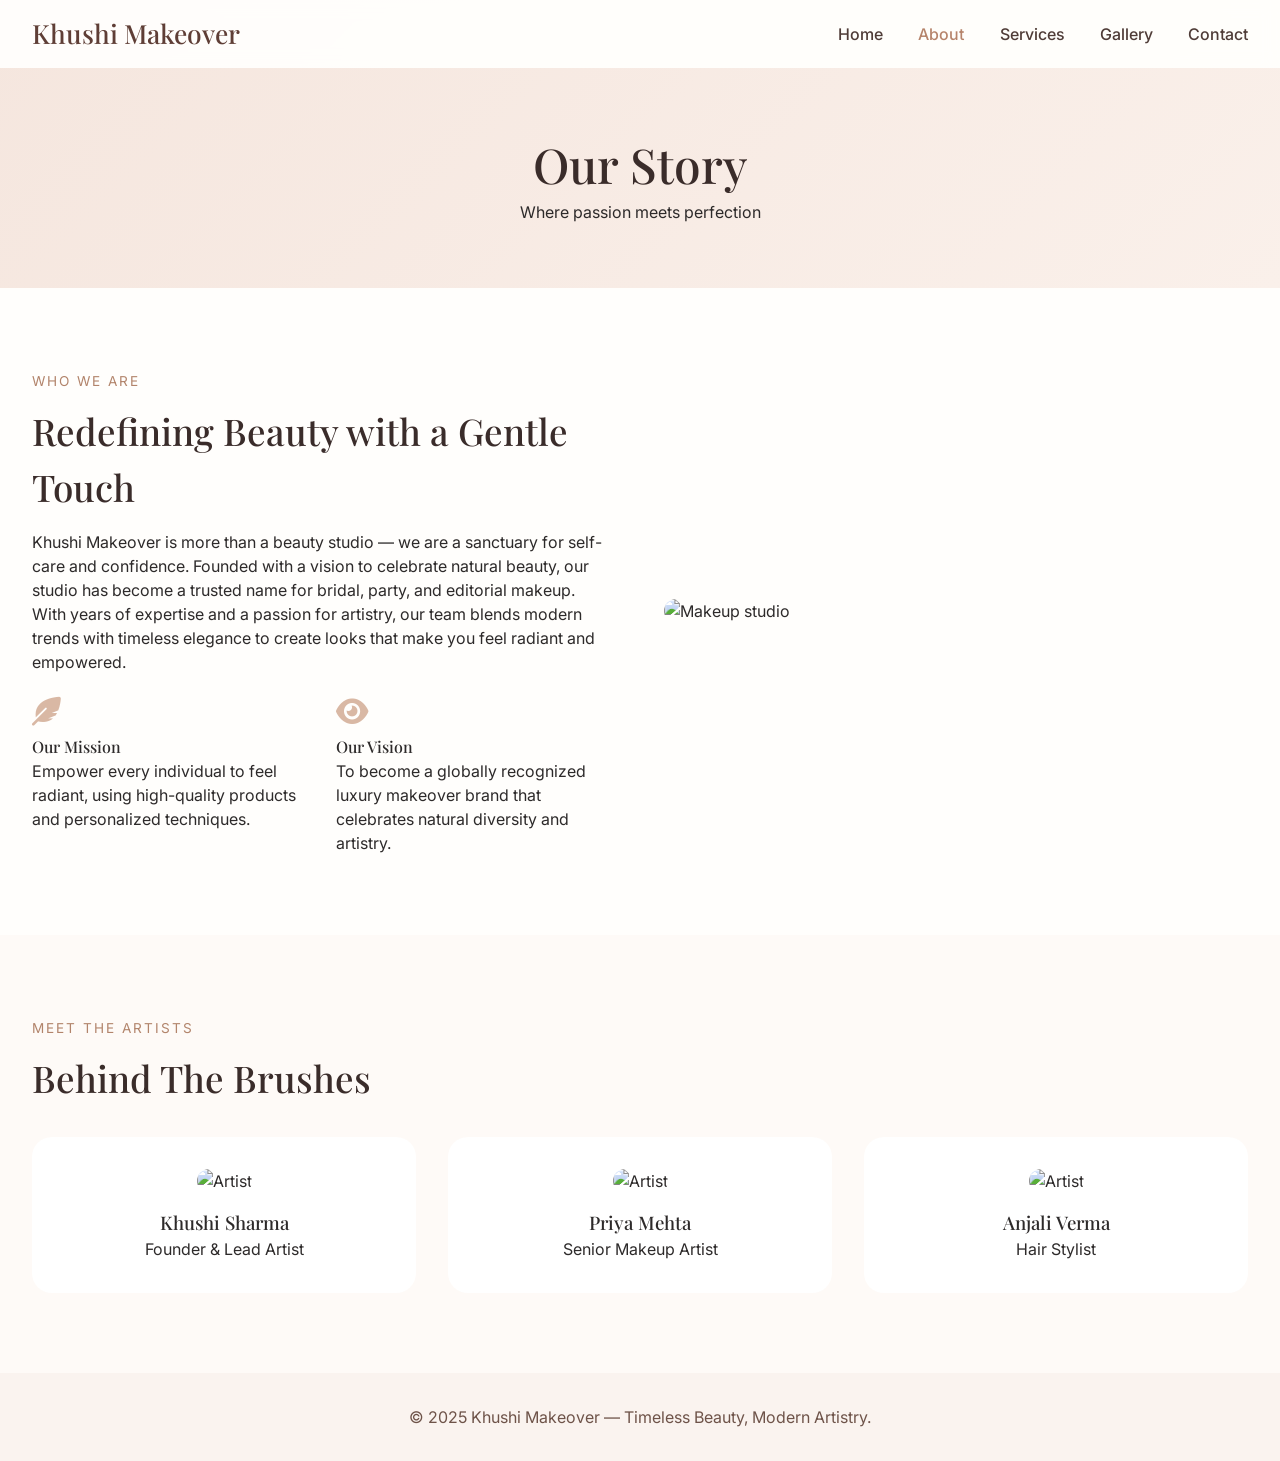
==== about.html @ b88fd7d0 "first commit" ====
<!DOCTYPE html>
<html lang="en">
<head>
  <meta charset="UTF-8">
  <meta name="viewport" content="width=device-width, initial-scale=1.0">
  <title>Khushi Makeover | About Us - Our Story & Vision</title>
  <link href="https://fonts.googleapis.com/css2?family=Inter:wght@300;400;500;600;700&family=Playfair+Display:wght@400;500;600&display=swap" rel="stylesheet">
  <link rel="stylesheet" href="https://cdnjs.cloudflare.com/ajax/libs/font-awesome/6.0.0-beta3/css/all.min.css">
  <link rel="stylesheet" href="style.css">
  <link rel="stylesheet" href="responsive.css">
</head>
<body>
  <header class="header">
    <div class="container nav-container">
      <div class="logo">
        <h1>Khushi Makeover</h1>
      </div>
      <button class="mobile-toggle" id="mobileToggle" aria-label="Menu">
        <i class="fas fa-bars"></i>
      </button>
      <nav class="navbar" id="navbar">
        <ul>
          <li><a href="index.html">Home</a></li>
          <li><a href="about.html" class="active">About</a></li>
          <li><a href="services.html">Services</a></li>
          <li><a href="gallery.html">Gallery</a></li>
          <li><a href="contact.html">Contact</a></li>
        </ul>
      </nav>
    </div>
  </header>

  <main>
    <section class="page-hero about-hero">
      <div class="container">
        <h1>Our Story</h1>
        <p>Where passion meets perfection</p>
      </div>
    </section>

    <section class="about-main section-pad">
      <div class="container about-grid">
        <div class="about-text">
          <span class="section-subtitle">Who We Are</span>
          <h2 class="section-title">Redefining Beauty with a Gentle Touch</h2>
          <p>Khushi Makeover is more than a beauty studio — we are a sanctuary for self-care and confidence. Founded with a vision to celebrate natural beauty, our studio has become a trusted name for bridal, party, and editorial makeup.</p>
          <p>With years of expertise and a passion for artistry, our team blends modern trends with timeless elegance to create looks that make you feel radiant and empowered.</p>
          <div class="mission-vision">
            <div class="mv-block">
              <i class="fas fa-feather-alt"></i>
              <h4>Our Mission</h4>
              <p>Empower every individual to feel radiant, using high-quality products and personalized techniques.</p>
            </div>
            <div class="mv-block">
              <i class="fas fa-eye"></i>
              <h4>Our Vision</h4>
              <p>To become a globally recognized luxury makeover brand that celebrates natural diversity and artistry.</p>
            </div>
          </div>
        </div>
        <div class="about-image">
          <img src="https://images.unsplash.com/photo-1522335789203-aabd1fc54bc9?ixlib=rb-4.0.3&auto=format&fit=crop&w=800&q=80" alt="Makeup studio">
        </div>
      </div>
    </section>

    <section class="team-section section-pad light-bg">
      <div class="container">
        <div class="section-header">
          <span class="section-subtitle">Meet The Artists</span>
          <h2 class="section-title">Behind The Brushes</h2>
        </div>
        <div class="team-grid">
          <div class="team-card">
            <img src="https://images.unsplash.com/photo-1531123897727-8f129e1688ce?ixlib=rb-4.0.3&auto=format&fit=crop&w=400&q=80" alt="Artist">
            <h3>Khushi Sharma</h3>
            <p>Founder & Lead Artist</p>
          </div>
          <div class="team-card">
            <img src="https://images.unsplash.com/photo-1529626455594-4ff0802cfb7e?ixlib=rb-4.0.3&auto=format&fit=crop&w=400&q=80" alt="Artist">
            <h3>Priya Mehta</h3>
            <p>Senior Makeup Artist</p>
          </div>
          <div class="team-card">
            <img src="https://images.unsplash.com/photo-1534528741775-53994a69daeb?ixlib=rb-4.0.3&auto=format&fit=crop&w=400&q=80" alt="Artist">
            <h3>Anjali Verma</h3>
            <p>Hair Stylist</p>
          </div>
        </div>
      </div>
    </section>
  </main>

  <footer class="footer">
    <div class="container footer-container">
      <p>&copy; 2025 Khushi Makeover — Timeless Beauty, Modern Artistry.</p>
    </div>
  </footer>
  <script src="script.js"></script>
</body>
</html>
---- style.css ----
* {
  margin: 0;
  padding: 0;
  box-sizing: border-box;
}

body {
  font-family: 'Inter', sans-serif;
  background-color: #fffefc;
  color: #2d2a2a;
  line-height: 1.5;
}

.container {
  max-width: 1280px;
  margin: 0 auto;
  padding: 0 2rem;
}

.section-pad {
  padding: 5rem 0;
}

.light-bg {
  background-color: #fefaf7;
}

h1, h2, h3, h4, .logo h1 {
  font-family: 'Playfair Display', serif;
  font-weight: 500;
}

.section-subtitle {
  font-size: 0.85rem;
  text-transform: uppercase;
  letter-spacing: 2px;
  color: #b2846b;
  display: inline-block;
  margin-bottom: 0.75rem;
}

.section-title {
  font-size: 2.3rem;
  margin-bottom: 1rem;
  color: #3a2c2a;
}

.btn {
  display: inline-block;
  padding: 0.9rem 2rem;
  border-radius: 40px;
  text-decoration: none;
  font-weight: 600;
  transition: all 0.3s ease;
  border: 1px solid transparent;
}

.btn-primary {
  background: #d9b8a4;
  color: #2d2a2a;
}

.btn-primary:hover {
  background: #c7a18b;
  transform: translateY(-3px);
}

.btn-outline {
  background: transparent;
  border: 1px solid #d9b8a4;
  color: #2d2a2a;
}

.btn-outline:hover {
  background: #d9b8a4;
  transform: translateY(-3px);
}

.btn-small {
  display: inline-block;
  margin-top: 1rem;
  padding: 0.5rem 1.2rem;
  background: #d9b8a4;
  color: #2d2a2a;
  text-decoration: none;
  border-radius: 30px;
  font-size: 0.85rem;
  font-weight: 600;
  transition: all 0.3s;
}

.btn-small:hover {
  background: #c7a18b;
  transform: translateX(5px);
}

.header {
  position: fixed;
  top: 0;
  width: 100%;
  background: rgba(255, 254, 252, 0.96);
  backdrop-filter: blur(8px);
  z-index: 1000;
  padding: 0.9rem 0;
}

.nav-container {
  display: flex;
  justify-content: space-between;
  align-items: center;
  max-height: 200px;
}

.logo h1 {
  font-size: 1.65rem;
  color: #5f3e36;
}

.navbar ul {
  display: flex;
  gap: 2.2rem;
  list-style: none;
}

.navbar a {
  text-decoration: none;
  font-weight: 500;
  color: #4f3c37;
  transition: color 0.2s;
}

.navbar a:hover, .navbar a.active {
  color: #b6846b;
}

.mobile-toggle {
  display: none;
  background: none;
  border: none;
  font-size: 1.6rem;
  color: #5f3e36;
  cursor: pointer;
}

.hero {
  position: relative;
  min-height: 90vh;
  background: url('https://images.unsplash.com/photo-1512496015851-a90fb38f1f68?ixlib=rb-4.0.3&auto=format&fit=crop&w=2000&q=80') center/cover no-repeat;
  display: flex;
  align-items: center;
  text-align: center;
}

.hero-overlay {
  position: absolute;
  top: 0;
  left: 0;
  width: 100%;
  height: 100%;
  background: rgba(30, 20, 18, 0.3);
}

.hero-content {
  position: relative;
  z-index: 2;
  color: #fff;
}

.hero-brand {
  font-size: 4rem;
  margin-bottom: 1rem;
}

.hero-tagline {
  font-size: 1.2rem;
  letter-spacing: 3px;
  text-transform: uppercase;
  margin-bottom: 1rem;
}

.hero-desc {
  font-size: 1.1rem;
  margin-bottom: 2rem;
}

.features-grid, .team-grid {
  display: grid;
  grid-template-columns: repeat(auto-fit, minmax(250px, 1fr));
  gap: 2rem;
  margin-top: 2rem;
}

.feature-item, .team-card {
  text-align: center;
  padding: 2rem;
  background: #fff;
  border-radius: 20px;
  transition: all 0.3s;
}

.feature-item:hover, .team-card:hover {
  transform: translateY(-5px);
  box-shadow: 0 10px 30px rgba(0,0,0,0.05);
}

.feature-item i {
  font-size: 2.5rem;
  color: #d9b8a4;
  margin-bottom: 1rem;
}

.team-card img {
  width: 100%;
  height: 250px;
  object-fit: cover;
  border-radius: 20px;
  margin-bottom: 1rem;
}

.page-hero {
  background: linear-gradient(135deg, #f5e6de 0%, #faf0ea 100%);
  padding: 8rem 0 4rem;
  text-align: center;
}

.page-hero h1 {
  font-size: 3rem;
  color: #3a2c2a;
}

.about-grid {
  display: grid;
  grid-template-columns: 1fr 1fr;
  gap: 3rem;
  align-items: center;
}

.mission-vision {
  display: flex;
  gap: 2rem;
  margin-top: 1.5rem;
}

.mv-block i {
  font-size: 1.8rem;
  color: #d9b8a4;
  margin-bottom: 0.5rem;
}

.about-image img {
  width: 100%;
  border-radius: 28px;
  box-shadow: 0 20px 35px -12px rgba(0,0,0,0.1);
}

.services-grid {
  display: grid;
  grid-template-columns: repeat(auto-fit, minmax(260px, 1fr));
  gap: 2rem;
  margin: 2rem 0;
}

.service-card {
  background: #fff;
  padding: 2rem;
  border-radius: 28px;
  text-align: center;
  transition: all 0.3s;
  border: 1px solid #f1e6e0;
}

.service-card:hover {
  transform: translateY(-8px);
  box-shadow: 0 25px 35px -12px rgba(0,0,0,0.08);
}

.card-icon {
  font-size: 2.4rem;
  color: #c89a82;
  margin-bottom: 1rem;
}

.price {
  font-weight: 700;
  font-size: 1.35rem;
  color: #a77159;
  margin: 1rem 0;
}

.packages-info {
  text-align: center;
  background: #fff0e9;
  border-radius: 60px;
  padding: 1rem;
}

.gallery-grid {
  display: grid;
  grid-template-columns: repeat(auto-fill, minmax(300px, 1fr));
  gap: 1.5rem;
  margin-top: 2rem;
}

.gallery-item {
  overflow: hidden;
  border-radius: 20px;
  cursor: pointer;
}

.gallery-item img {
  width: 100%;
  height: 320px;
  object-fit: cover;
  transition: transform 0.4s;
}

.gallery-item:hover img {
  transform: scale(1.05);
}

.lightbox {
  display: none;
  position: fixed;
  top: 0;
  left: 0;
  width: 100%;
  height: 100%;
  background: rgba(0,0,0,0.9);
  justify-content: center;
  align-items: center;
  z-index: 2000;
}

.lightbox-img {
  max-width: 85%;
  max-height: 85%;
  border-radius: 20px;
}

.close-lightbox {
  position: absolute;
  top: 30px;
  right: 40px;
  font-size: 2.8rem;
  color: white;
  cursor: pointer;
}

.contact-wrapper {
  display: grid;
  grid-template-columns: 1fr 1fr;
  gap: 3rem;
}

.contact-details {
  list-style: none;
  margin: 1.5rem 0;
}

.contact-details li {
  margin: 1rem 0;
  display: flex;
  align-items: center;
  gap: 12px;
}

.contact-details i {
  width: 32px;
  color: #b6846b;
}

.social-icons {
  display: flex;
  gap: 1rem;
  margin-top: 1.5rem;
}

.social-icons a {
  background: #f3e7e1;
  width: 42px;
  height: 42px;
  display: flex;
  align-items: center;
  justify-content: center;
  border-radius: 50%;
  color: #5f3e36;
  transition: all 0.3s;
}

.social-icons a:hover {
  background: #d9b8a4;
  color: white;
  transform: translateY(-3px);
}

.input-group {
  margin-bottom: 1.2rem;
}

input, textarea {
  width: 100%;
  padding: 0.9rem 1.2rem;
  border: 1px solid #e5dbd5;
  border-radius: 28px;
  font-family: 'Inter', sans-serif;
}

input:focus, textarea:focus {
  outline: none;
  border-color: #d9b8a4;
}

.full-width {
  width: 100%;
}

.form-feedback {
  margin-top: 12px;
  font-size: 0.85rem;
}

.footer {
  background: #faf3ef;
  padding: 2rem 0;
  text-align: center;
  color: #6e5349;
}
---- responsive.css ----
/* Tablet - 992px and below */
@media (max-width: 992px) {
  .container {
    padding: 0 1.8rem;
  }
  
  .section-title {
    font-size: 2rem;
  }
  
  .hero-brand {
    font-size: 3rem;
  }
  
  .about-grid,
  .contact-wrapper {
    grid-template-columns: 1fr;
    gap: 2rem;
  }
  
  .about-image {
    order: -1;
  }
  
  .about-image img {
    max-height: 400px;
    object-fit: cover;
  }
  
  .page-hero h1 {
    font-size: 2.5rem;
  }
  
  .page-hero {
    padding: 7rem 0 3rem;
  }
}

/* Mobile - 768px and below */
@media (max-width: 768px) {
  .mobile-toggle {
    display: block;
  }
  
  .navbar {
    position: fixed;
    top: 70px;
    left: -100%;
    width: 80%;
    max-width: 300px;
    background: #fffefc;
    box-shadow: 0 10px 30px rgba(0,0,0,0.1);
    padding: 2rem;
    border-radius: 0 20px 20px 0;
    transition: left 0.3s ease;
    z-index: 999;
    height: calc(100vh - 70px);
    overflow-y: auto;
  }
  
  .navbar.active {
    left: 0;
  }
  
  .navbar ul {
    flex-direction: column;
    gap: 1.2rem;
  }
  
  .navbar a {
    font-size: 1.1rem;
    display: block;
    padding: 0.5rem 0;
  }

  .logo h1

  {
    font-size: 1rem;
  }
  
  .section-pad {
    padding: 3rem 0;
  }
  
  .hero {
    min-height: 80vh;
  }
  
  .hero-brand {
    font-size: 2.2rem;
  }
  
  .hero-tagline {
    font-size: 0.9rem;
    letter-spacing: 2px;
  }
  
  .hero-desc {
    font-size: 0.95rem;
    padding: 0 1rem;
  }
  
  .btn {
    padding: 0.7rem 1.5rem;
    font-size: 0.9rem;
    margin: 0.3rem;
  }
  
  .section-title {
    font-size: 1.6rem;
  }
  
  .services-grid,
  .features-grid,
  .team-grid,
  .gallery-grid {
    grid-template-columns: 1fr;
    gap: 1.2rem;
  }
  
  .service-card {
    padding: 1.5rem;
  }
  
  .gallery-item img {
    height: 280px;
  }
  
  .mission-vision {
    flex-direction: column;
    gap: 1.2rem;
  }
  
  .contact-details li {
    font-size: 0.9rem;
  }
  
  .team-card img {
    height: 220px;
  }
  
  .page-hero h1 {
    font-size: 2rem;
  }
  
  .page-hero p {
    font-size: 0.9rem;
  }
  
  .packages-info {
    font-size: 0.85rem;
    padding: 0.8rem;
  }
  
  .lightbox-img {
    max-width: 90%;
    max-height: 60%;
  }
  
  .close-lightbox {
    top: 20px;
    right: 20px;
    font-size: 2rem;
  }
}

/* Small Mobile - 480px and below */
@media (max-width: 480px) {
  .container {
    padding: 0 1rem;
  }
  
  .hero-brand {
    font-size: 1.8rem;
  }
  
  .hero-tagline {
    font-size: 0.75rem;
    letter-spacing: 1.5px;
  }
  
  .hero-desc {
    font-size: 0.85rem;
  }
  
  .section-title {
    font-size: 1.4rem;
  }
  
  .section-subtitle {
    font-size: 0.7rem;
  }
  
  .btn {
    padding: 0.6rem 1.2rem;
    font-size: 0.85rem;
  }
  
  .service-card h3 {
    font-size: 1.2rem;
  }
  
  .price {
    font-size: 1.2rem;
  }
  
  .gallery-item img {
    height: 240px;
  }
  
  .contact-details li {
    font-size: 0.8rem;
    flex-wrap: wrap;
  }
  
  .social-icons a {
    width: 38px;
    height: 38px;
    font-size: 1rem;
  }
  
  input, textarea {
    padding: 0.7rem 1rem;
    font-size: 0.9rem;
  }
  
  .feature-item, .team-card {
    padding: 1.2rem;
  }
  
  .footer {
    padding: 1.2rem 0;
    font-size: 0.8rem;
  }
  
  .page-hero {
    padding: 6rem 0 2rem;
  }
  
  .page-hero h1 {
    font-size: 1.6rem;
  }
}

/* Landscape mode for mobile */
@media (max-width: 768px) and (orientation: landscape) {
  .hero {
    min-height: 100vh;
  }
  
  .navbar {
    height: calc(100vh - 70px);
  }
  
  .gallery-item img {
    height: 200px;
  }
  
  .section-pad {
    padding: 2rem 0;
  }
}

/* Very small devices */
@media (max-width: 360px) {
  .hero-brand {
    font-size: 1.5rem;
  }
  
  .btn {
    display: block;
    width: 90%;
    margin: 0.5rem auto;
    text-align: center;
  }
  
  .hero-content .btn {
    display: block;
    width: 80%;
  }
}
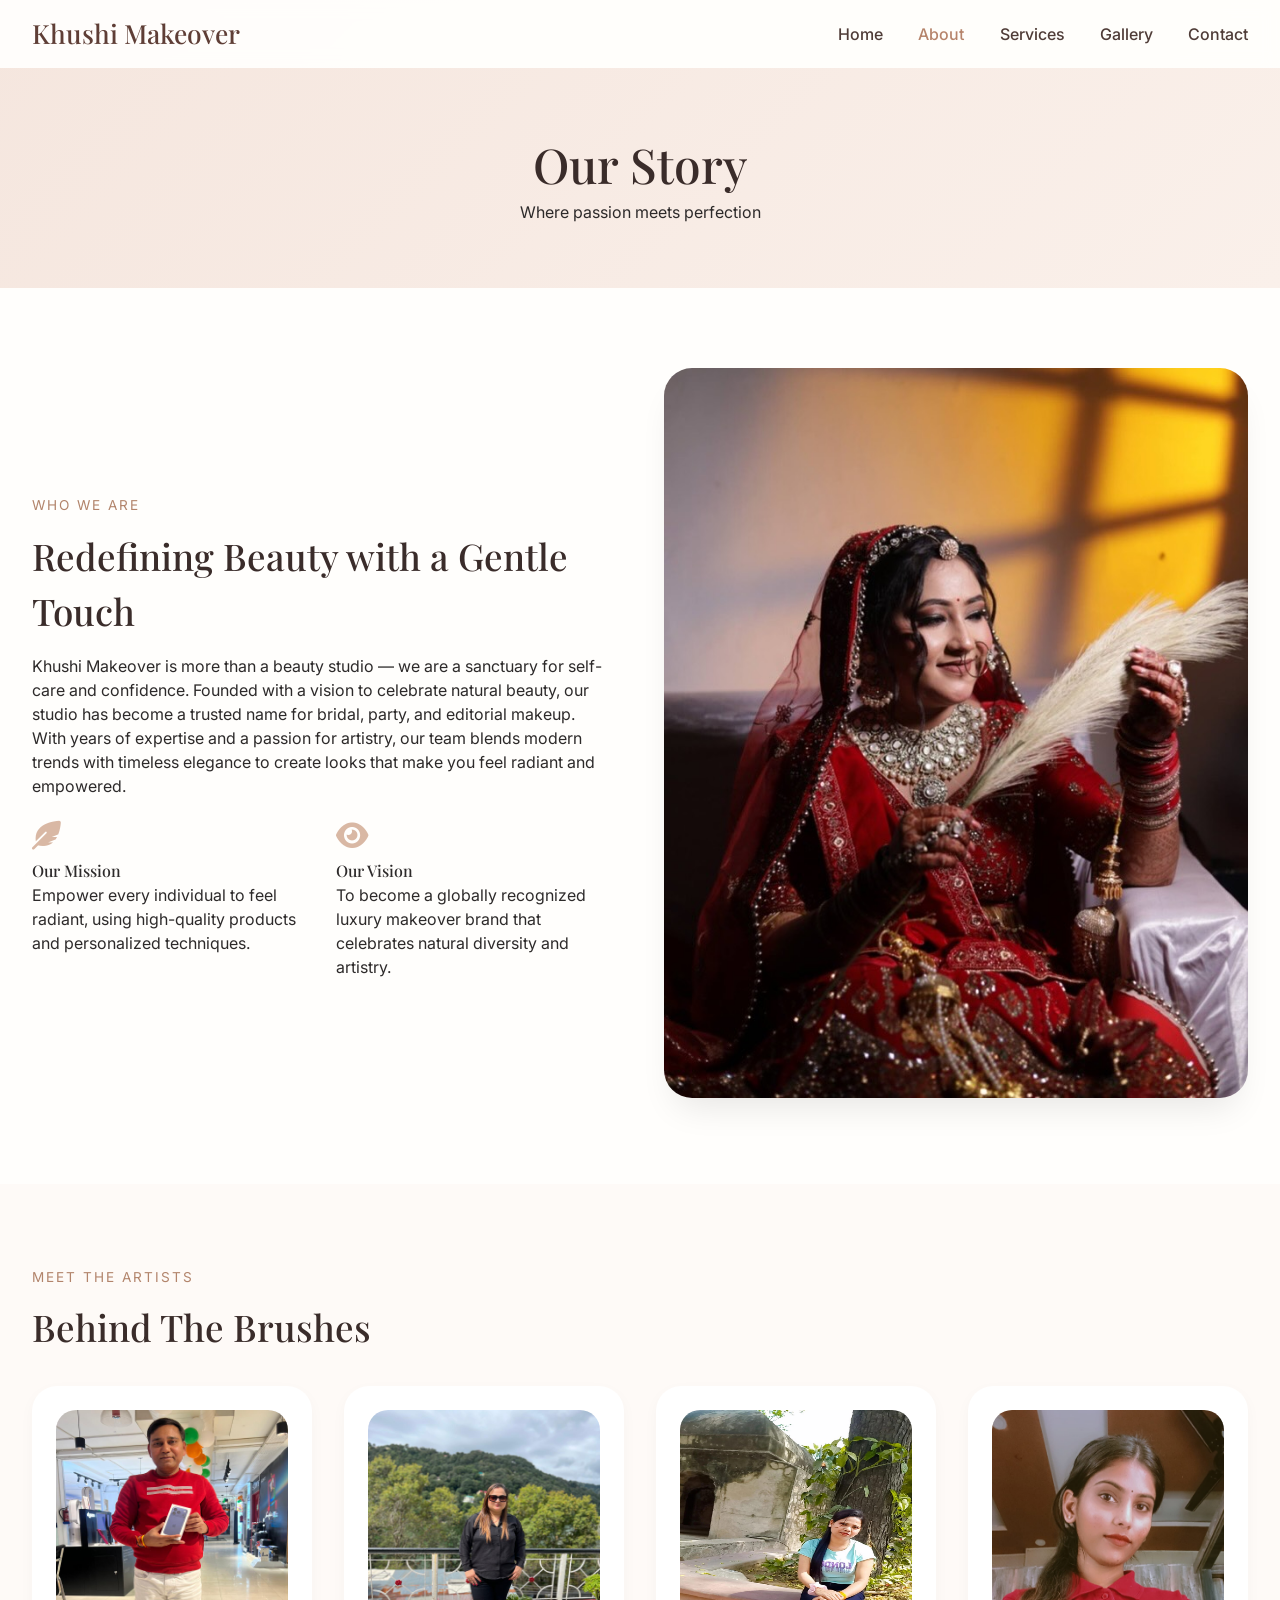
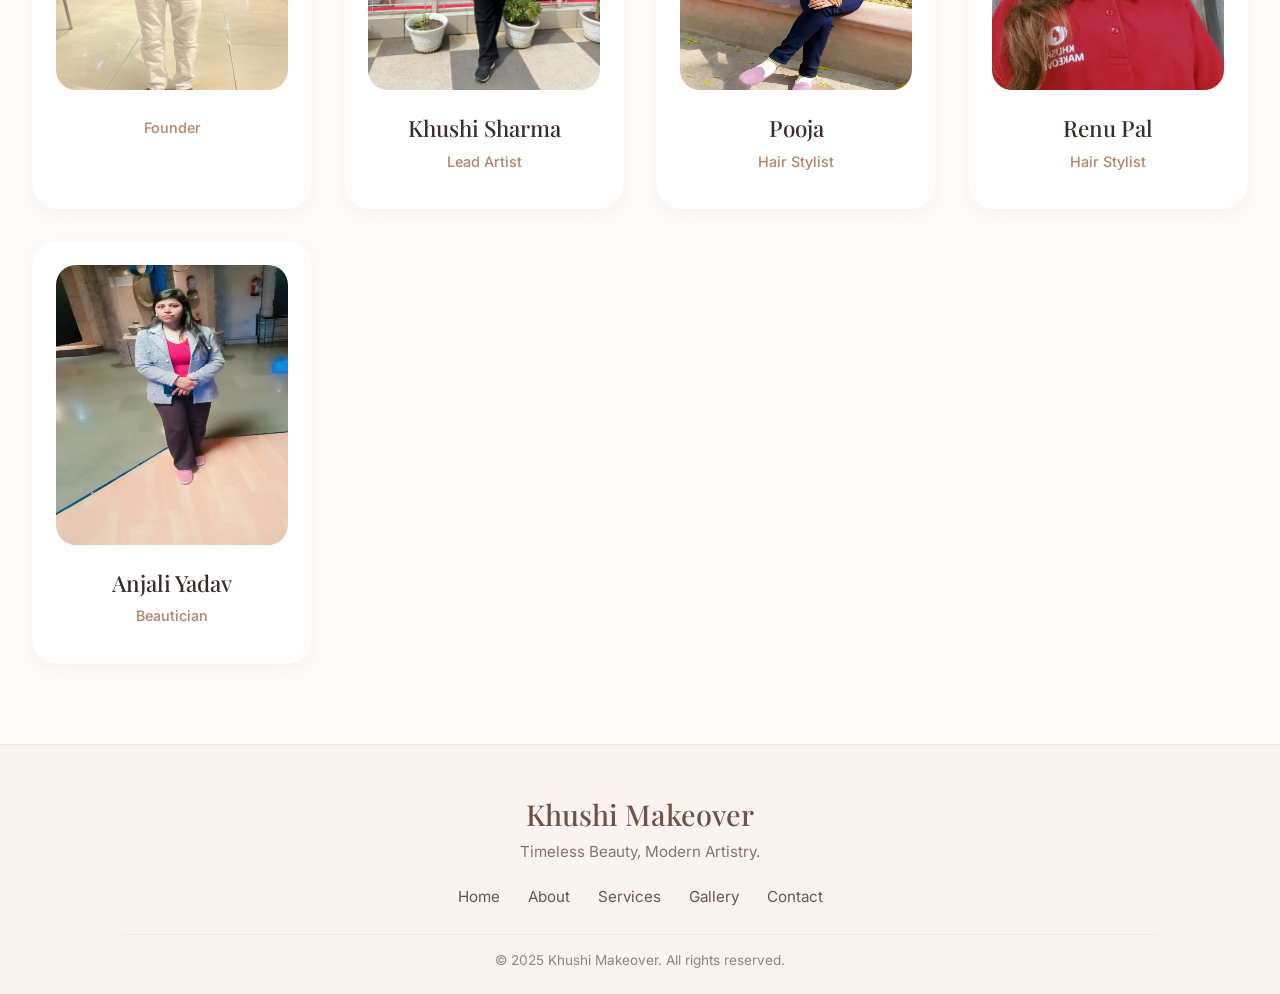
==== commit 3acaf82b: "final work" ====
--- a/about.html
+++ b/about.html
@@ -59,43 +59,74 @@
           </div>
         </div>
         <div class="about-image">
-          <img src="https://images.unsplash.com/photo-1522335789203-aabd1fc54bc9?ixlib=rb-4.0.3&auto=format&fit=crop&w=800&q=80" alt="Makeup studio">
+          <img src="images/aboutimg.jpg" alt="Makeup studio">
         </div>
       </div>
     </section>
 
-    <section class="team-section section-pad light-bg">
+     <section class="team-section section-pad light-bg">
       <div class="container">
         <div class="section-header">
           <span class="section-subtitle">Meet The Artists</span>
           <h2 class="section-title">Behind The Brushes</h2>
         </div>
+        
         <div class="team-grid">
           <div class="team-card">
-            <img src="https://images.unsplash.com/photo-1531123897727-8f129e1688ce?ixlib=rb-4.0.3&auto=format&fit=crop&w=400&q=80" alt="Artist">
-            <h3>Khushi Sharma</h3>
-            <p>Founder & Lead Artist</p>
+            <img src="images/vikram.jpeg" alt="Artist">
+            <h3></h3>
+            <p>Founder</p>
           </div>
           <div class="team-card">
-            <img src="https://images.unsplash.com/photo-1529626455594-4ff0802cfb7e?ixlib=rb-4.0.3&auto=format&fit=crop&w=400&q=80" alt="Artist">
-            <h3>Priya Mehta</h3>
-            <p>Senior Makeup Artist</p>
+            <img src="images/kiran.jpeg" alt="Artist">
+            <h3>Khushi Sharma</h3>
+            <p>Lead Artist</p>
           </div>
           <div class="team-card">
-            <img src="https://images.unsplash.com/photo-1534528741775-53994a69daeb?ixlib=rb-4.0.3&auto=format&fit=crop&w=400&q=80" alt="Artist">
-            <h3>Anjali Verma</h3>
+            <img src="images/pooja.jpeg" alt="Artist">
+            <h3>Pooja</h3>
             <p>Hair Stylist</p>
+          </div>
+          <div class="team-card">
+            <img src="images/renu.jpeg" alt="Artist">
+            <h3>Renu Pal</h3>
+            <p>Hair Stylist</p>
+          </div>
+
+          <div class="team-card">
+            <img src="images/anjali.jpeg" alt="Artist">
+            <h3>Anjali Yadav</h3>
+            <p>Beautician</p>
           </div>
         </div>
       </div>
     </section>
   </main>
 
-  <footer class="footer">
-    <div class="container footer-container">
-      <p>&copy; 2025 Khushi Makeover — Timeless Beauty, Modern Artistry.</p>
+<footer class="footer">
+  <div class="container footer-container">
+
+    <div class="footer-top">
+      <h3 class="footer-logo">Khushi Makeover</h3>
+      <p class="footer-tagline">
+        Timeless Beauty, Modern Artistry.
+      </p>
     </div>
-  </footer>
+
+    <div class="footer-links">
+      <a href="/index.html">Home</a>
+      <a href="/about.html">About</a>
+      <a href="/services.html">Services</a>
+      <a href="/gallery.html">Gallery</a>
+      <a href="/contact.html">Contact</a>
+    </div>
+
+    <div class="footer-bottom">
+      <p>© 2025 Khushi Makeover. All rights reserved.</p>
+    </div>
+
+  </div>
+</footer>
   <script src="script.js"></script>
 </body>
 </html>
--- a/style.css
+++ b/style.css
@@ -142,46 +142,136 @@
   cursor: pointer;
 }
 
+
+/* HERO SECTION */
 .hero {
   position: relative;
-  min-height: 90vh;
-  background: url('https://images.unsplash.com/photo-1512496015851-a90fb38f1f68?ixlib=rb-4.0.3&auto=format&fit=crop&w=2000&q=80') center/cover no-repeat;
+  min-height: 100vh;
   display: flex;
   align-items: center;
-  text-align: center;
-}
-
-.hero-overlay {
+  justify-content: center;
+  overflow: hidden;
+}
+
+/* VIDEO BACKGROUND */
+.hero-video {
   position: absolute;
-  top: 0;
-  left: 0;
-  width: 100%;
+  top: 50%;
+  left: 50%;
+  width: auto;
   height: 100%;
-  background: rgba(30, 20, 18, 0.3);
-}
-
+  min-width: 100%;
+  transform: translate(-50%, -50%);
+  object-fit: cover;
+  object-position: center center;
+  z-index: 0;
+}
+
+/* OVERLAY (DARK FOR READABILITY) */
+/* .hero-overlay {
+  position: absolute;
+  inset: 0; */
+
+  /* 🔥 balanced overlay */
+  /* background: linear-gradient(
+    to bottom,
+    rgba(0, 0, 0, 0.25),
+    rgba(0, 0, 0, 0.35)
+  ); */
+/* } */
+/* CONTENT */
 .hero-content {
   position: relative;
   z-index: 2;
   color: #fff;
-}
-
+  max-width: 750px;
+  text-align: center;
+  margin: auto;
+  transform: translateY(40px);
+}
+
+/* TAGLINE */
+.hero-tagline {
+  font-size: 0.9rem;
+  letter-spacing: 4px;
+  text-transform: uppercase;
+  margin-bottom: 12px;
+  opacity: 0.9;
+}
+
+/* MAIN HEADING */
 .hero-brand {
-  font-size: 4rem;
-  margin-bottom: 1rem;
-}
-
-.hero-tagline {
-  font-size: 1.2rem;
-  letter-spacing: 3px;
-  text-transform: uppercase;
-  margin-bottom: 1rem;
-}
-
+  font-size: 4.5rem;
+  font-weight: 500;
+  line-height: 1.2;
+  margin-bottom: 15px;
+  text-shadow: 0 4px 20px rgba(0,0,0,0.5);
+}
+
+/* DESCRIPTION */
 .hero-desc {
   font-size: 1.1rem;
+  line-height: 1.6;
+  opacity: 0.9;
+  margin-bottom: 30px;
+}
+
+/* BUTTON WRAPPER */
+.hero-content a {
+  display: inline-block;
+  margin: 5px;
+}
+
+/* PRIMARY BUTTON */
+.btn-primary {
+  background: #d6b19a;
+  color: #000;
+  padding: 12px 28px;
+  border-radius: 30px;
+  text-decoration: none;
+  font-weight: 500;
+  transition: 0.3s;
+}
+
+.btn-primary:hover {
+  background: #c29b82;
+}
+
+/* OUTLINE BUTTON */
+.btn-outline {
+  border: 1px solid #fff;
+  color: #fff;
+  padding: 12px 28px;
+  border-radius: 30px;
+  text-decoration: none;
+  transition: 0.3s;
+}
+
+.btn-outline:hover {
+  background: #fff;
+  color: #000;
+}
+
+/* MOBILE RESPONSIVE */
+@media (max-width: 768px) {
+  .hero-brand {
+    font-size: 2.5rem;
+  }
+
+  .hero-desc {
+    font-size: 1rem;
+  }
+
+  .hero-content {
+    padding: 0 20px;
+    transform: translateY(20px);
+  }
+}
+
+/* .hero-desc {
+  font-size: 1.1rem;
   margin-bottom: 2rem;
-}
+} */
 
 .features-grid, .team-grid {
   display: grid;
@@ -209,13 +299,82 @@
   margin-bottom: 1rem;
 }
 
+.team-card {
+  background: #fff;
+  padding: 1.5rem;
+  border-radius: 25px;
+  text-align: center;
+  transition: all 0.3s ease;
+  box-shadow: 0 5px 15px rgba(0,0,0,0.03);
+}
+
+.team-card:hover {
+  transform: translateY(-8px);
+  box-shadow: 0 15px 35px rgba(0,0,0,0.08);
+}
+
+/* Team Card Images - Single Source of Truth */
 .team-card img {
   width: 100%;
-  height: 250px;
-  object-fit: cover;
+  height: 280px;
   border-radius: 20px;
   margin-bottom: 1rem;
-}
+  transition: transform 0.4s ease;
+}
+
+.team-card:hover img {
+  transform: scale(1.02);
+}
+
+/* Team Card Typography */
+.team-card h3 {
+  font-size: 1.4rem;
+  margin-bottom: 0.3rem;
+  color: #3a2c2a;
+  font-family: 'Playfair Display', serif;
+}
+
+.team-card p {
+  font-size: 0.9rem;
+  color: #b2846b;
+  margin-bottom: 0.8rem;
+  font-weight: 500;
+}
+
+.team-card .team-bio {
+  font-size: 0.85rem;
+  color: #6e5349;
+  line-height: 1.5;
+  margin-top: 0.5rem;
+}
+
+/* Social Icons inside Team Card */
+.team-social {
+  display: flex;
+  justify-content: center;
+  gap: 0.8rem;
+  margin-top: 1rem;
+}
+
+.team-social a {
+  width: 35px;
+  height: 35px;
+  background: #f3e7e1;
+  border-radius: 50%;
+  display: flex;
+  align-items: center;
+  justify-content: center;
+  color: #5f3e36;
+  transition: all 0.3s;
+  text-decoration: none;
+}
+
+.team-social a:hover {
+  background: #d9b8a4;
+  color: white;
+  transform: translateY(-3px);
+}
+
 
 .page-hero {
   background: linear-gradient(135deg, #f5e6de 0%, #faf0ea 100%);
@@ -294,28 +453,40 @@
   padding: 1rem;
 }
 
+/* GRID BASE */
 .gallery-grid {
   display: grid;
-  grid-template-columns: repeat(auto-fill, minmax(300px, 1fr));
-  gap: 1.5rem;
+  grid-template-columns: repeat(3, 1fr);
+  gap: 24px;
   margin-top: 2rem;
 }
 
+/* CARD */
 .gallery-item {
   overflow: hidden;
   border-radius: 20px;
-  cursor: pointer;
-}
-
+  background: #fff;
+  box-shadow: 0 8px 25px rgba(0,0,0,0.06);
+  transition: transform 0.3s ease;
+}
+
+/* IMAGE */
 .gallery-item img {
   width: 100%;
-  height: 320px;
+  height: 100%;
+  aspect-ratio: 4 / 5; /* 🔥 KEY FIX */
   object-fit: cover;
-  transition: transform 0.4s;
+  display: block;
+  transition: transform 0.4s ease;
+}
+
+/* HOVER */
+.gallery-item:hover {
+  transform: translateY(-6px);
 }
 
 .gallery-item:hover img {
-  transform: scale(1.05);
+  transform: scale(1.06);
 }
 
 .lightbox {
@@ -421,7 +592,57 @@
 
 .footer {
   background: #faf3ef;
-  padding: 2rem 0;
+  padding: 3rem 0 1.5rem;
+  color: #6e5349;
+  border-top: 1px solid rgba(0,0,0,0.05);
+}
+
+/* CONTAINER */
+.footer-container {
+  max-width: 1100px;
+  margin: auto;
   text-align: center;
+}
+
+/* TOP */
+.footer-logo {
+  font-size: 1.8rem;
+  margin-bottom: 5px;
+}
+
+.footer-tagline {
+  font-size: 0.95rem;
+  opacity: 0.8;
+  margin-bottom: 20px;
+}
+
+/* LINKS */
+.footer-links {
+  margin-bottom: 25px;
+}
+
+.footer-links a {
+  margin: 0 12px;
+  text-decoration: none;
   color: #6e5349;
+  font-size: 0.95rem;
+  transition: 0.3s;
+}
+
+.footer-links a:hover {
+  color: #c29b82;
+}
+
+/* BOTTOM */
+.footer-bottom {
+  border-top: 1px solid rgba(0,0,0,0.05);
+  padding-top: 15px;
+  font-size: 0.85rem;
+  opacity: 0.7;
+}
+
+
+#insta {
+  color: #000;              /* black color */
+  text-decoration: none;   /* underline remove */
 }
--- a/responsive.css
+++ b/responsive.css
@@ -113,7 +113,7 @@
   
   .services-grid,
   .features-grid,
-  .team-grid,
+  /* .team-grid, */
   .gallery-grid {
     grid-template-columns: 1fr;
     gap: 1.2rem;
@@ -279,4 +279,140 @@
     display: block;
     width: 80%;
   }
+}
+
+@media (max-width: 600px) {
+  .gallery-grid {
+    grid-template-columns: 1fr;
+    gap: 1rem;
+  }
+  
+  .gallery-item {
+    border-radius: 16px;
+  }
+  
+  .gallery-item img {
+    aspect-ratio: 4 / 5;
+  }
+}
+
+.gallery-item {
+  overflow: hidden;
+  border-radius: 20px;
+  background: #fff;
+  box-shadow: 0 8px 25px rgba(0,0,0,0.06);
+  transition: transform 0.3s ease;
+}
+
+.gallery-item img {
+  width: 100%;
+  height: auto;
+  aspect-ratio: 4 / 5;
+  object-fit: cover;
+  display: block;
+  transition: transform 0.4s ease;
+}
+
+/* ========================================
+   TEAM CARDS - SIMPLE PERFECT RESPONSIVE
+   Photos Puri Dikhni Chahiye - No Cut, No Stretch
+   ======================================== */
+
+/* Base Style - Bilkul Simple */
+.team-card img {
+  width: 100%;
+  min-height: 280px;
+  border-radius: 20px;
+  margin-bottom: 1rem;
+}
+
+/* Tablet (992px and below) */
+@media (max-width: 992px) {
+  .team-card {
+    padding: 1.3rem;
+  }
+  
+  .team-card h3 {
+    font-size: 1.3rem;
+  }
+}
+
+/* Mobile (768px and below) */
+@media (max-width: 768px) {
+  .team-card {
+    padding: 1.2rem;
+  }
+  
+  .team-card h3 {
+    font-size: 1.25rem;
+  }
+  
+  .team-card .team-bio {
+    font-size: 0.8rem;
+  }
+}
+
+/* Small Mobile (480px and below) */
+@media (max-width: 480px) {
+  .team-card {
+    padding: 1rem;
+  }
+  
+  .team-card h3 {
+    font-size: 1.2rem;
+  }
+  
+  .team-card p {
+    font-size: 0.85rem;
+  }
+  
+  .team-social a {
+    width: 32px;
+    height: 32px;
+    font-size: 0.8rem;
+  }
+}
+
+/* Extra Small (375px and below) */
+@media (max-width: 375px) {
+  .team-card {
+    padding: 0.9rem;
+  }
+  
+  .team-card h3 {
+    font-size: 1.1rem;
+  }
+}
+
+/* Very Small (360px and below) */
+@media (max-width: 360px) {
+  .team-card {
+    padding: 0.8rem;
+  }
+}
+
+/* Landscape Mode for Mobile */
+@media (max-width: 768px) and (orientation: landscape) {
+  .team-card {
+    padding: 0.8rem;
+  }
+  
+  .team-card h3 {
+    font-size: 1rem;
+  }
+  
+  .team-bio {
+    display: none;
+  }
+}
+
+/* Large Desktop (1600px+) */
+@media (min-width: 1600px) {
+  .team-card {
+    padding: 2rem;
+  }
+  
+  .team-card h3 {
+    font-size: 1.6rem;
+  }
 }
